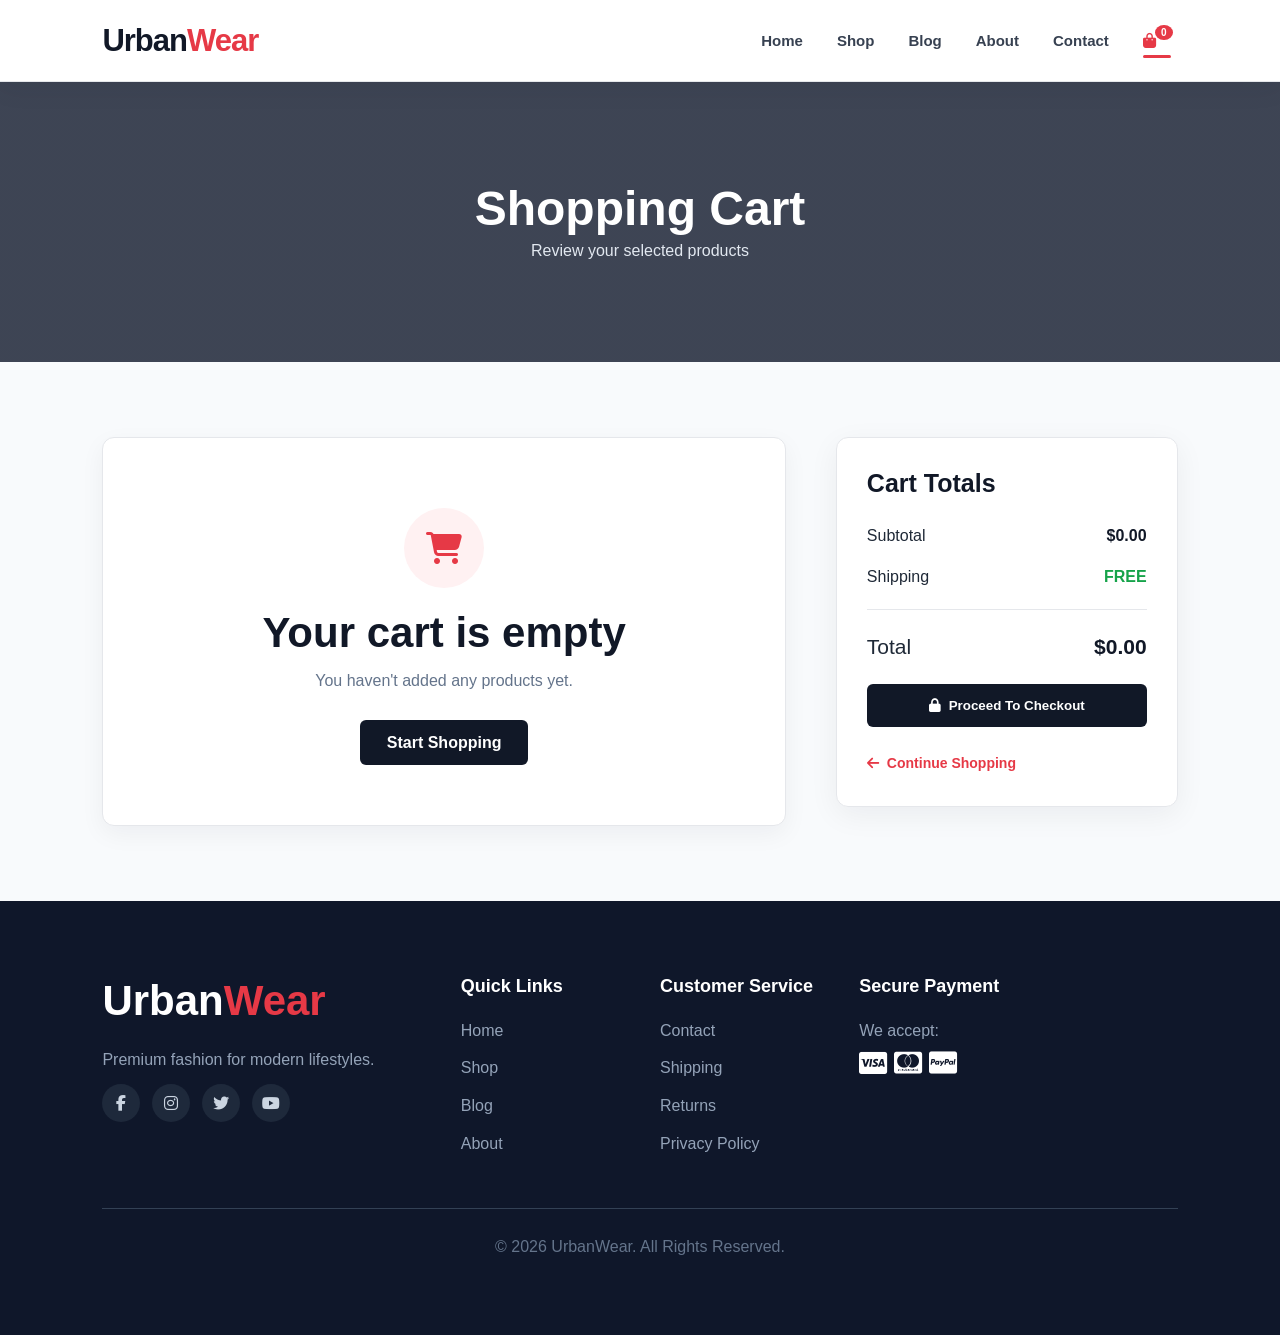
==== cart.html @ 7c345441 "Add files via upload" ====
<!DOCTYPE html>
<html lang="en">

<head>

    <meta charset="UTF-8">

    <meta name="viewport"
          content="width=device-width, initial-scale=1.0">

    <title>Shopping Cart - UrbanWear</title>

    <link
        rel="stylesheet"
        href="https://cdnjs.cloudflare.com/ajax/libs/font-awesome/6.5.2/css/all.min.css">

    <link
        rel="stylesheet"
        href="style.css">

</head>


<body>


<!-- =========================
     HEADER
========================= -->

<header id="header">

    <a href="index.html" class="logo">
        Urban<span>Wear</span>
    </a>


    <nav>

        <ul id="navbar">

            <li>
                <a href="index.html">
                    Home
                </a>
            </li>

            <li>
                <a href="shop.html">
                    Shop
                </a>
            </li>

            <li>
                <a href="blog.html">
                    Blog
                </a>
            </li>

            <li>
                <a href="about.html">
                    About
                </a>
            </li>

            <li>
                <a href="contact.html">
                    Contact
                </a>
            </li>

            <li>
                <a href="cart.html" class="active">

                    <i class="fa-solid fa-bag-shopping"></i>

                    <span id="cart-count">0</span>

                </a>
            </li>

        </ul>

    </nav>


    <div id="mobile">

        <i id="bar"
           class="fa-solid fa-bars">
        </i>

    </div>

</header>



<!-- =========================
     PAGE HEADER
========================= -->

<section class="page-header">

    <h1>
        Shopping Cart
    </h1>

    <p>
        Review your selected products
    </p>

</section>



<!-- =========================
     CART
========================= -->

<section class="cart-section section-p1">


    <div class="cart-products">

        <div id="cart-items">

            <!-- JavaScript inserts products here -->

        </div>

    </div>



    <!-- CART TOTAL -->

    <div class="cart-summary">

        <h3>
            Cart Totals
        </h3>


        <div class="summary-row">

            <span>
                Subtotal
            </span>

            <strong id="cart-subtotal">
                $0.00
            </strong>

        </div>


        <div class="summary-row">

            <span>
                Shipping
            </span>

            <strong class="free-shipping">
                FREE
            </strong>

        </div>


        <hr>


        <div class="summary-row total">

            <span>
                Total
            </span>

            <strong id="cart-total">
                $0.00
            </strong>

        </div>


        <button
            class="primary-btn checkout-btn"
            onclick="checkout()">

            <i class="fa-solid fa-lock"></i>

            Proceed To Checkout

        </button>


        <a
            href="shop.html"
            class="continue-shopping">

            <i class="fa-solid fa-arrow-left"></i>

            Continue Shopping

        </a>

    </div>

</section>



<!-- =========================
     FOOTER
========================= -->

<footer class="section-p1">


    <div class="footer-col">

        <h2 class="footer-logo">
            Urban<span>Wear</span>
        </h2>

        <p>
            Premium fashion for modern lifestyles.
        </p>

        <div class="social">

            <i class="fab fa-facebook-f"></i>

            <i class="fab fa-instagram"></i>

            <i class="fab fa-twitter"></i>

            <i class="fab fa-youtube"></i>

        </div>

    </div>


    <div class="footer-col">

        <h4>
            Quick Links
        </h4>

        <a href="index.html">
            Home
        </a>

        <a href="shop.html">
            Shop
        </a>

        <a href="blog.html">
            Blog
        </a>

        <a href="about.html">
            About
        </a>

    </div>


    <div class="footer-col">

        <h4>
            Customer Service
        </h4>

        <a href="contact.html">
            Contact
        </a>

        <a href="#">
            Shipping
        </a>

        <a href="#">
            Returns
        </a>

        <a href="#">
            Privacy Policy
        </a>

    </div>


    <div class="footer-col">

        <h4>
            Secure Payment
        </h4>

        <p>
            We accept:
        </p>

        <div class="payment">

            <i class="fa-brands fa-cc-visa"></i>

            <i class="fa-brands fa-cc-mastercard"></i>

            <i class="fa-brands fa-cc-paypal"></i>

        </div>

    </div>


    <div class="copyright">

        <p>
            © 2026 UrbanWear.
            All Rights Reserved.
        </p>

    </div>

</footer>



<script src="script.js"></script>

</body>

</html>
---- style.css ----
/* =========================================================
   URBANWEAR - COMPLETE STYLE.CSS
   Modern ITI E-Commerce Website
========================================================= */

/* =========================================================
   1. GLOBAL RESET
========================================================= */

* {
    margin: 0;
    padding: 0;
    box-sizing: border-box;
}

html {
    scroll-behavior: smooth;
}

body {
    width: 100%;
    font-family: Arial, Helvetica, sans-serif;
    color: #1f2937;
    background: #f8fafc;
    line-height: 1.6;
}

img {
    max-width: 100%;
    display: block;
}

a {
    text-decoration: none;
    color: inherit;
}

button,
input,
select,
textarea {
    font-family: inherit;
}

button {
    cursor: pointer;
}

h1,
h2,
h3,
h4,
h5,
h6 {
    line-height: 1.2;
}

h1 {
    font-size: 55px;
}

h2 {
    font-size: 42px;
}

h3 {
    font-size: 25px;
}

h4 {
    font-size: 18px;
}

h5 {
    font-size: 16px;
}

p {
    color: #64748b;
}


/* =========================================================
   2. COMMON SECTION
========================================================= */

.section-p1 {
    padding: 75px 8%;
}


/* =========================================================
   3. HEADER
========================================================= */

#header {
    height: 82px;
    padding: 0 8%;

    display: flex;
    align-items: center;
    justify-content: space-between;

    background: rgba(255, 255, 255, 0.97);

    position: sticky;
    top: 0;

    z-index: 999;

    border-bottom: 1px solid #e5e7eb;

    box-shadow:
        0 5px 25px rgba(15, 23, 42, 0.08);
}

.logo {
    font-size: 31px;
    font-weight: 800;
    letter-spacing: -1px;
    color: #111827;
}

.logo span,
.footer-logo span {
    color: #e63946;
}

#navbar {
    display: flex;
    align-items: center;
    gap: 34px;
    list-style: none;
}

#navbar a {
    font-size: 15px;
    font-weight: 600;
    color: #374151;
    position: relative;
    transition: 0.3s ease;
}

#navbar a:hover,
#navbar a.active {
    color: #e63946;
}

#navbar a.active::after {
    content: "";

    position: absolute;

    width: 28px;
    height: 3px;

    border-radius: 10px;

    background: #e63946;

    left: 0;
    bottom: -9px;
}

#cart-count {
    background: #e63946;
    color: white;

    font-size: 10px;

    padding: 2px 6px;

    border-radius: 50%;

    position: relative;

    top: -10px;
    left: -5px;
}

#mobile {
    display: none;
    font-size: 25px;
    color: #111827;
}


/* =========================================================
   4. HERO
========================================================= */

#hero {
    min-height: 650px;

    padding: 0 8%;

    display: flex;
    align-items: center;

    position: relative;
    overflow: hidden;

    background:
        linear-gradient(
            90deg,
            rgba(15, 23, 42, 0.95),
            rgba(15, 23, 42, 0.70),
            rgba(15, 23, 42, 0.20)
        ),
        url("../img/hero.jpg");

    background-size: cover;
    background-position: center;
}

.hero-content {
    max-width: 620px;
    color: white;

    animation: heroAnimation 1s ease;
}

@keyframes heroAnimation {
    from {
        opacity: 0;
        transform: translateY(30px);
    }

    to {
        opacity: 1;
        transform: translateY(0);
    }
}

.hero-content .small-title {
    color: #fca5a5;

    font-size: 13px;
    font-weight: 700;

    letter-spacing: 4px;

    margin-bottom: 15px;
}

.hero-content h1 {
    color: white;
    font-weight: 800;
    margin-bottom: 20px;
}

.hero-content h1 span {
    color: #ff4d5a;
}

.hero-content > p:not(.small-title) {
    color: #e2e8f0;

    max-width: 520px;

    margin-bottom: 30px;

    font-size: 17px;
}


/* =========================================================
   5. BUTTONS
========================================================= */

.btn,
.primary-btn,
.white-btn,
.banner-button {
    transition: all 0.3s ease;
}

.btn {
    display: inline-flex;

    align-items: center;
    gap: 10px;

    padding: 15px 28px;

    background: #e63946;
    color: white;

    border-radius: 6px;

    font-weight: 700;

    box-shadow:
        0 8px 20px rgba(230, 57, 70, 0.25);
}

.btn:hover {
    background: #c92f3b;

    transform: translateY(-3px);

    box-shadow:
        0 12px 25px rgba(230, 57, 70, 0.35);
}

.primary-btn {
    padding: 14px 27px;

    border: none;
    border-radius: 6px;

    background: #111827;
    color: white;

    font-weight: 700;
}

.primary-btn:hover {
    background: #e63946;
    transform: translateY(-2px);
}


/* =========================================================
   6. FEATURES
========================================================= */

#feature {
    display: grid;
    grid-template-columns: repeat(4, 1fr);
    gap: 22px;

    background: #eef2f7;
}

.feature-box {
    padding: 35px 20px;

    text-align: center;

    background: white;

    border: 1px solid #e2e8f0;
    border-radius: 12px;

    box-shadow:
        0 8px 25px rgba(15, 23, 42, 0.05);

    transition: 0.3s ease;
}

.feature-box:hover {
    transform: translateY(-8px);

    border-color: #fecaca;

    box-shadow:
        0 15px 35px rgba(15, 23, 42, 0.10);
}

.feature-box i {
    width: 60px;
    height: 60px;

    display: inline-flex;

    justify-content: center;
    align-items: center;

    border-radius: 50%;

    background: #fff1f2;
    color: #e63946;

    font-size: 25px;

    margin-bottom: 15px;
}

.feature-box h6 {
    font-size: 17px;

    margin-bottom: 5px;

    color: #111827;
}


/* =========================================================
   7. SECTION TITLES
========================================================= */

.section-title {
    text-align: center;
    margin-bottom: 50px;
}

.section-title p {
    color: #e63946;

    font-size: 13px;
    font-weight: 800;

    letter-spacing: 3px;

    text-transform: uppercase;
}

.section-title h2 {
    color: #111827;
    margin: 8px 0;
}

.section-title span {
    color: #64748b;
}


/* =========================================================
   8. PRODUCTS
========================================================= */

.product-container {
    display: grid;

    grid-template-columns: repeat(4, 1fr);

    gap: 25px;
}

.product {
    position: relative;

    padding: 12px;

    background: white;

    border: 1px solid #e5e7eb;

    border-radius: 12px;

    overflow: hidden;

    transition: 0.35s ease;

    box-shadow:
        0 5px 20px rgba(15, 23, 42, 0.04);
}

.product:hover {
    transform: translateY(-8px);

    border-color: #fecaca;

    box-shadow:
        0 18px 40px rgba(15, 23, 42, 0.12);
}

.product > img {
    width: 100%;

    height: 280px;

    object-fit: cover;

    border-radius: 8px;

    transition: 0.4s ease;
}

.product:hover > img {
    transform: scale(1.03);
}

.product-info {
    padding: 17px 7px 8px;
}

.product-info span {
    color: #94a3b8;
    font-size: 13px;
}

.product-info h5 {
    color: #1f2937;

    margin: 7px 0;

    font-size: 16px;
}

.stars {
    color: #f59e0b;

    font-size: 13px;

    letter-spacing: 2px;

    margin-bottom: 6px;
}

.product-info h4 {
    color: #e63946;
    font-size: 18px;
}

.cart-btn {
    position: absolute;

    right: 20px;
    bottom: 20px;

    width: 44px;
    height: 44px;

    border: none;

    border-radius: 50%;

    background: #111827;
    color: white;

    transition: 0.3s ease;

    box-shadow:
        0 6px 15px rgba(15, 23, 42, 0.18);
}

.cart-btn:hover {
    background: #e63946;

    transform:
        translateY(-3px)
        rotate(-5deg);
}


/* =========================================================
   9. MAIN BANNER
========================================================= */

#banner {
    min-height: 380px;

    margin: 30px 0;

    display: flex;

    align-items: center;
    justify-content: center;

    text-align: center;

    color: white;

    background:
        linear-gradient(
            rgba(15, 23, 42, 0.70),
            rgba(15, 23, 42, 0.70)
        ),
        url("../img/banner1.jpg");

    background-size: cover;
    background-position: center;
}

#banner p {
    color: #fca5a5;

    font-weight: 700;

    letter-spacing: 3px;
}

#banner h2 {
    color: white;
    margin: 10px 0;
}

#banner h2 span {
    color: #ff5964;
}

#banner h4 {
    color: #e2e8f0;
    margin-bottom: 25px;
}

.white-btn {
    display: inline-block;

    padding: 14px 27px;

    background: white;
    color: #111827;

    border-radius: 5px;

    font-weight: 700;
}

.white-btn:hover {
    background: #e63946;
    color: white;

    transform: translateY(-3px);
}


/* =========================================================
   10. SMALL BANNERS
========================================================= */

#sm-banner {
    display: grid;

    grid-template-columns: 1fr 1fr;

    gap: 25px;

    background: #f8fafc;
}

.banner-box {
    min-height: 310px;

    padding: 50px;

    display: flex;

    flex-direction: column;

    justify-content: center;

    color: white;

    border-radius: 12px;

    overflow: hidden;

    background:
        linear-gradient(
            rgba(15, 23, 42, 0.65),
            rgba(15, 23, 42, 0.65)
        ),
        url("../img/banner2.jpg");

    background-size: cover;
    background-position: center;

    transition: 0.3s ease;
}

.banner-box:hover {
    transform: translateY(-5px);
}

.banner-box2 {
    background:
        linear-gradient(
            rgba(230, 57, 70, 0.70),
            rgba(127, 29, 29, 0.75)
        ),
        url("../img/banner3.jpg");

    background-size: cover;
    background-position: center;
}

.banner-box h4 {
    color: #f8fafc;
}

.banner-box h2 {
    color: white;
    margin: 8px 0;
}

.banner-box span {
    color: #e2e8f0;
    margin-bottom: 20px;
}

.banner-button {
    width: fit-content;

    padding: 11px 20px;

    border: 1px solid white;

    border-radius: 5px;

    color: white;

    font-weight: 600;
}

.banner-button:hover {
    background: white;
    color: #111827;
}


/* =========================================================
   11. NEWSLETTER
========================================================= */

#newsletter {
    padding: 65px 8%;

    display: flex;

    justify-content: space-between;
    align-items: center;

    gap: 30px;

    background:
        linear-gradient(
            135deg,
            #111827,
            #1e293b
        );

    color: white;
}

#newsletter h3 {
    color: white;
    margin-bottom: 8px;
}

#newsletter p {
    color: #cbd5e1;
}

#newsletter p span {
    color: #fb7185;
}

.form {
    display: flex;

    width: 45%;

    border-radius: 6px;

    overflow: hidden;
}

.form input {
    flex: 1;

    padding: 16px;

    border: none;

    outline: none;

    background: white;

    color: #111827;
}

.form button {
    border: none;

    padding: 0 25px;

    background: #e63946;

    color: white;

    font-weight: 700;
}

.form button:hover {
    background: #c92f3b;
}


/* =========================================================
   12. FOOTER
========================================================= */

footer {
    display: grid;

    grid-template-columns:
        2fr 1fr 1fr 2fr;

    gap: 40px;

    background: #0f172a;

    color: white;
}

.footer-logo {
    color: white;
    margin-bottom: 20px;
}

.footer-col h4 {
    color: white;
    margin-bottom: 20px;
}

.footer-col p {
    color: #94a3b8;
}

.footer-col a {
    display: block;

    color: #94a3b8;

    margin-bottom: 12px;

    transition: 0.3s;
}

.footer-col a:hover {
    color: #fb7185;
    transform: translateX(4px);
}

.social {
    display: flex;
    gap: 12px;
    margin-top: 12px;
}

.social i {
    width: 38px;
    height: 38px;

    display: flex;

    align-items: center;
    justify-content: center;

    border-radius: 50%;

    background: #1e293b;

    color: #cbd5e1;

    transition: 0.3s;
}

.social i:hover {
    background: #e63946;

    color: white;

    transform: translateY(-3px);
}

.payment {
    font-size: 25px;
}

.copyright {
    grid-column: 1 / -1;

    text-align: center;

    padding-top: 25px;

    border-top: 1px solid #334155;
}

.copyright p {
    color: #64748b;
}


/* =========================================================
   13. PAGE HEADER
========================================================= */

.page-header {
    min-height: 280px;

    display: flex;

    flex-direction: column;

    align-items: center;
    justify-content: center;

    text-align: center;

    color: white;

    background:
        linear-gradient(
            rgba(15, 23, 42, 0.80),
            rgba(15, 23, 42, 0.80)
        ),
        url("../img/banner3.jpg");

    background-size: cover;

    background-position: center;
}

.page-header h1 {
    color: white;
    font-size: 48px;
}

.page-header p {
    color: #e2e8f0;
}


/* =========================================================
   14. SHOP TOOLS
========================================================= */

.shop-tools {
    display: flex;

    justify-content: space-between;
    align-items: center;

    margin-bottom: 35px;

    padding: 18px 20px;

    background: white;

    border: 1px solid #e5e7eb;

    border-radius: 10px;
}

.shop-tools h3 {
    color: #111827;
}

.shop-tools select {
    padding: 12px 20px;

    border: 1px solid #cbd5e1;

    border-radius: 5px;

    outline: none;

    background: white;

    color: #334155;
}


/* =========================================================
   15. PRODUCT DETAILS
========================================================= */

#product-details {
    display: grid;

    grid-template-columns: 1fr 1fr;

    gap: 60px;

    align-items: center;

    background: #f8fafc;
}

.single-product-image {
    background: white;

    padding: 15px;

    border-radius: 12px;

    box-shadow:
        0 10px 30px rgba(15, 23, 42, 0.08);
}

.single-product-image img {
    width: 100%;

    max-height: 600px;

    object-fit: cover;

    border-radius: 8px;
}

.single-product-details p:first-child {
    color: #e63946;
    font-weight: 700;
}

.single-product-details h1 {
    color: #111827;

    margin: 15px 0;
}

.single-product-details h2 {
    color: #e63946;

    margin-bottom: 20px;
}

.single-product-details select {
    display: block;

    padding: 12px;

    margin-bottom: 15px;

    border: 1px solid #cbd5e1;

    border-radius: 5px;
}

.single-product-details input {
    width: 70px;

    padding: 12px;

    margin-right: 10px;

    border: 1px solid #cbd5e1;

    border-radius: 5px;
}

.single-product-details h4 {
    color: #111827;

    margin-top: 30px;

    margin-bottom: 10px;
}


/* =========================================================
   16. BLOG
========================================================= */

.blog-section {
    display: grid;

    grid-template-columns: repeat(3, 1fr);

    gap: 30px;

    background: #f8fafc;
}

.blog-card {
    background: white;

    border: 1px solid #e5e7eb;

    border-radius: 12px;

    overflow: hidden;

    box-shadow:
        0 5px 20px rgba(15, 23, 42, 0.05);

    transition: 0.3s ease;
}

.blog-card:hover {
    transform: translateY(-7px);

    box-shadow:
        0 15px 35px rgba(15, 23, 42, 0.12);
}

.blog-card img {
    width: 100%;

    height: 250px;

    object-fit: cover;
}

.blog-content {
    padding: 25px;
}

.blog-content span {
    color: #e63946;

    font-size: 12px;

    font-weight: 800;

    letter-spacing: 1px;
}

.blog-content h2 {
    color: #111827;

    font-size: 23px;

    margin: 12px 0;
}

.blog-content a {
    display: inline-block;

    margin-top: 15px;

    color: #e63946;

    font-weight: 700;
}


/* =========================================================
   17. ABOUT
========================================================= */

.about-section {
    display: grid;

    grid-template-columns: 1fr 1fr;

    gap: 60px;

    align-items: center;

    background: #f8fafc;
}

.about-image {
    background: white;

    padding: 12px;

    border-radius: 12px;

    box-shadow:
        0 10px 30px rgba(15, 23, 42, 0.08);
}

.about-image img {
    width: 100%;

    max-height: 500px;

    object-fit: cover;

    border-radius: 8px;
}

.about-content h2 {
    color: #111827;

    margin-bottom: 20px;
}

.about-content marquee {
    padding: 12px;

    background: #111827;

    color: white;

    border-radius: 5px;
}

.values {
    display: grid;

    grid-template-columns: repeat(3, 1fr);

    gap: 25px;
}

.value-box {
    text-align: center;

    padding: 35px 20px;

    background: white;

    border: 1px solid #e5e7eb;

    border-radius: 12px;

    box-shadow:
        0 5px 20px rgba(15, 23, 42, 0.05);

    transition: 0.3s;
}

.value-box:hover {
    transform: translateY(-6px);

    border-color: #fecaca;
}

.value-box i {
    width: 65px;
    height: 65px;

    display: inline-flex;

    align-items: center;
    justify-content: center;

    border-radius: 50%;

    background: #fff1f2;

    color: #e63946;

    font-size: 28px;

    margin-bottom: 15px;
}

.value-box h3 {
    color: #111827;

    margin-bottom: 8px;
}


/* =========================================================
   18. CONTACT
========================================================= */

.contact-section {
    display: grid;

    grid-template-columns: 1fr 1fr;

    gap: 70px;

    background: #f8fafc;
}

.contact-info {
    background: #111827;

    padding: 40px;

    border-radius: 12px;

    color: white;
}

.contact-info h2 {
    color: white;

    margin-bottom: 20px;
}

.contact-info > p {
    color: #cbd5e1;
}

.contact-item {
    display: flex;

    gap: 20px;

    margin-top: 30px;
}

.contact-item i {
    width: 45px;
    height: 45px;

    display: flex;

    align-items: center;
    justify-content: center;

    background: #e63946;

    border-radius: 50%;

    color: white;
}

.contact-item h4 {
    color: white;

    margin-bottom: 5px;
}

.contact-item p {
    color: #94a3b8;
}

.contact-form {
    display: flex;

    flex-direction: column;

    gap: 15px;

    background: white;

    padding: 35px;

    border-radius: 12px;

    box-shadow:
        0 8px 30px rgba(15, 23, 42, 0.06);
}

.contact-form input,
.contact-form textarea {
    width: 100%;

    padding: 15px;

    border: 1px solid #dbe2ea;

    border-radius: 6px;

    outline: none;

    resize: vertical;

    color: #111827;

    background: #f8fafc;
}

.contact-form input:focus,
.contact-form textarea:focus {
    border-color: #e63946;

    background: white;

    box-shadow:
        0 0 0 3px rgba(230, 57, 70, 0.08);
}


/* =========================================================
   19. CART SECTION
========================================================= */

.cart-section {
    display: grid;

    grid-template-columns: 2fr 1fr;

    gap: 50px;

    background: #f8fafc;

    align-items: start;
}


/* =========================================================
   CART ITEM
========================================================= */

.cart-item {
    display: grid;

    grid-template-columns:
        110px
        minmax(0, 1fr)
        90px
        45px;

    align-items: center;

    gap: 20px;

    padding: 20px;

    margin-bottom: 15px;

    background: #ffffff;

    border: 1px solid #e5e7eb;

    border-radius: 12px;

    box-shadow:
        0 5px 20px rgba(15, 23, 42, 0.05);

    transition: 0.3s ease;
}

.cart-item:hover {
    border-color: #fecdd3;

    box-shadow:
        0 8px 25px rgba(15, 23, 42, 0.08);
}


/* =========================================================
   CART IMAGE
   IMPORTANT: FIXED
========================================================= */

.cart-image-box {
    width: 110px;
    height: 110px;

    display: flex;

    align-items: center;
    justify-content: center;

    overflow: hidden;

    border-radius: 10px;

    background: #f1f5f9;

    border: 1px solid #e5e7eb;

    flex-shrink: 0;
}

.cart-product-image {
    width: 100% !important;
    height: 100% !important;

    max-width: none;

    display: block;

    object-fit: cover;

    object-position: center;

    border-radius: 9px;

    transition: transform 0.3s ease;
}

.cart-image-box:hover .cart-product-image {
    transform: scale(1.08);
}


/* =========================================================
   CART PRODUCT INFO
========================================================= */

.cart-product-info {
    min-width: 0;
}

.cart-product-info h4 {
    margin: 0 0 8px;

    color: #111827;

    font-size: 17px;

    font-weight: 700;
}

.cart-price {
    margin: 0 0 12px;

    color: #e63946 !important;

    font-size: 16px;

    font-weight: 700;
}


/* =========================================================
   CART SIZE
========================================================= */

.cart-size {
    display: flex;

    align-items: center;

    gap: 8px;

    margin-top: 8px;
}

.cart-size label {
    color: #475569;

    font-size: 13px;

    font-weight: 700;
}

.cart-size select {
    min-width: 80px;

    padding: 7px 10px;

    border: 1px solid #cbd5e1;

    border-radius: 6px;

    outline: none;

    background: #ffffff;

    color: #111827;

    cursor: pointer;
}

.cart-size select:focus {
    border-color: #e63946;

    box-shadow:
        0 0 0 3px rgba(230, 57, 70, 0.10);
}


/* =========================================================
   NO SIZE
========================================================= */

.no-size {
    display: inline-flex;

    align-items: center;

    gap: 6px;

    padding: 7px 10px;

    background: #f0fdf4;

    border: 1px solid #bbf7d0;

    border-radius: 6px;

    color: #15803d;

    font-size: 12px;

    font-weight: 700;
}


/* =========================================================
   CART QUANTITY
========================================================= */

.cart-quantity {
    display: flex;

    flex-direction: column;

    align-items: center;

    gap: 5px;
}

.cart-quantity label {
    color: #64748b;

    font-size: 12px;

    font-weight: 700;
}

.cart-quantity input {
    width: 55px;

    padding: 8px 4px;

    text-align: center;

    border: 1px solid #cbd5e1;

    border-radius: 5px;

    outline: none;

    color: #111827;

    background: white;
}

.cart-quantity input:focus {
    border-color: #e63946;
}


/* =========================================================
   REMOVE BUTTON
========================================================= */

.remove-btn {
    width: 38px;
    height: 38px;

    display: flex;

    align-items: center;
    justify-content: center;

    border: none;

    border-radius: 50%;

    background: #fff1f2;

    color: #e63946;

    cursor: pointer;

    transition: 0.3s ease;
}

.remove-btn:hover {
    background: #e63946;

    color: white;

    transform: scale(1.08);
}


/* =========================================================
   CART SUMMARY
========================================================= */

.cart-summary {
    height: fit-content;

    padding: 30px;

    background: white;

    border: 1px solid #e5e7eb;

    border-radius: 12px;

    box-shadow:
        0 8px 30px rgba(15, 23, 42, 0.06);

    position: sticky;

    top: 105px;
}

.cart-summary h3 {
    color: #111827;

    margin-bottom: 25px;
}

.summary-row {
    display: flex;

    justify-content: space-between;

    margin: 15px 0;
}

.summary-row strong {
    color: #111827;
}

.summary-row.total {
    font-size: 21px;
}

.cart-summary hr {
    border: none;

    border-top: 1px solid #e5e7eb;

    margin: 20px 0;
}

.free-shipping {
    color: #16a34a !important;
}

.checkout-btn {
    width: 100%;

    margin-top: 20px;

    display: flex;

    justify-content: center;

    align-items: center;

    gap: 8px;
}


/* =========================================================
   CONTINUE SHOPPING
========================================================= */

.continue-shopping {
    display: inline-flex;

    align-items: center;

    gap: 8px;

    margin-top: 25px;

    color: #e63946;

    font-size: 14px;

    font-weight: 700;

    transition: 0.3s ease;
}

.continue-shopping:hover {
    color: #b91c1c;

    transform: translateX(-3px);
}


/* =========================================================
   EMPTY CART
========================================================= */

.empty-cart {
    padding: 70px 30px;

    text-align: center;

    background: white;

    border: 1px solid #e5e7eb;

    border-radius: 12px;

    box-shadow:
        0 8px 25px rgba(15, 23, 42, 0.05);
}

.empty-cart-icon {
    width: 80px;
    height: 80px;

    display: flex;

    align-items: center;
    justify-content: center;

    margin: 0 auto 20px;

    border-radius: 50%;

    background: #fff1f2;

    color: #e63946;

    font-size: 32px;
}

.empty-cart h2 {
    color: #111827;

    margin-bottom: 10px;
}

.empty-cart p {
    color: #64748b;

    margin-bottom: 10px;
}


/* =========================================================
   TABLET
========================================================= */

@media (max-width: 1000px) {

    .section-p1 {
        padding: 60px 5%;
    }

    #header {
        padding: 0 5%;
    }

    #navbar {
        gap: 20px;
    }

    .product-container {
        grid-template-columns: repeat(2, 1fr);
    }

    #feature {
        grid-template-columns: repeat(2, 1fr);
    }

    footer {
        grid-template-columns: repeat(2, 1fr);
    }

    #newsletter {
        flex-direction: column;
        align-items: flex-start;
    }

    .form {
        width: 100%;
    }

    #product-details,
    .about-section,
    .contact-section {
        grid-template-columns: 1fr;
    }

    .blog-section {
        grid-template-columns: repeat(2, 1fr);
    }

    .values {
        grid-template-columns: repeat(3, 1fr);
    }

    .cart-section {
        grid-template-columns: 1fr;
    }

    .cart-summary {
        position: static;
    }
}


/* =========================================================
   MOBILE
========================================================= */

@media (max-width: 600px) {

    h1 {
        font-size: 38px;
    }

    h2 {
        font-size: 30px;
    }

    .section-p1 {
        padding: 50px 5%;
    }

    #header {
        height: 70px;

        padding: 0 5%;
    }

    .logo {
        font-size: 26px;
    }

    #navbar {
        display: none;

        position: absolute;

        top: 70px;

        right: 0;

        width: 100%;

        padding: 25px;

        flex-direction: column;

        align-items: flex-start;

        gap: 22px;

        background: white;

        border-top: 1px solid #e5e7eb;

        box-shadow:
            0 15px 30px rgba(15, 23, 42, 0.12);
    }

    #navbar.show {
        display: flex;
    }

    #mobile {
        display: block;
    }

    #hero {
        min-height: 560px;

        padding: 0 6%;

        background:
            linear-gradient(
                rgba(15, 23, 42, 0.88),
                rgba(15, 23, 42, 0.65)
            ),
            url("../img/hero.jpg");

        background-position: center;
    }

    .hero-content h1 {
        font-size: 42px;
    }

    .hero-content > p:not(.small-title) {
        font-size: 15px;
    }

    .product-container {
        grid-template-columns: 1fr;
    }

    #feature {
        grid-template-columns: 1fr;

        padding-top: 45px;
        padding-bottom: 45px;
    }

    #sm-banner {
        grid-template-columns: 1fr;
    }

    .banner-box {
        min-height: 280px;

        padding: 30px;
    }

    footer {
        grid-template-columns: 1fr;

        padding-top: 50px;
    }

    .copyright {
        grid-column: auto;
    }

    .blog-section {
        grid-template-columns: 1fr;
    }

    .values {
        grid-template-columns: 1fr;
    }

    .form {
        width: 100%;

        flex-direction: column;

        border-radius: 6px;
    }

    .form button {
        padding: 15px;
    }

    .page-header {
        min-height: 220px;
    }

    .page-header h1 {
        font-size: 38px;
    }

    .shop-tools {
        flex-direction: column;

        align-items: flex-start;

        gap: 15px;
    }


    /* =========================
       MOBILE CART
    ========================= */

    .cart-section {
        padding-left: 4%;
        padding-right: 4%;
    }

    .cart-item {
        grid-template-columns:
            80px
            minmax(0, 1fr);

        gap: 14px;

        padding: 15px;
    }

    .cart-image-box {
        width: 80px;
        height: 80px;

        grid-row: 1 / 4;
    }

    .cart-product-info {
        grid-column: 2;
    }

    .cart-product-info h4 {
        font-size: 15px;
    }

    .cart-size {
        flex-wrap: wrap;
    }

    .cart-quantity {
        grid-column: 2;

        flex-direction: row;

        justify-content: flex-start;

        margin-top: 5px;
    }

    .remove-btn {
        grid-column: 2;

        margin-top: 3px;
    }

    .no-size {
        font-size: 11px;

        padding: 6px 9px;
    }
}


/* =========================================================
   SMALL MOBILE
========================================================= */

@media (max-width: 400px) {

    .cart-item {
        grid-template-columns:
            70px
            minmax(0, 1fr);

        gap: 10px;
    }

    .cart-image-box {
        width: 70px;
        height: 70px;
    }

    .cart-product-info h4 {
        font-size: 14px;
    }

    .cart-size {
        display: block;
    }

    .cart-size label {
        display: block;

        margin-bottom: 5px;
    }
}


/* =========================================================
   EXTRA SMALL
========================================================= */

@media (max-width: 380px) {

    .hero-content h1 {
        font-size: 34px;
    }

    .product > img {
        height: 250px;
    }

    .page-header h1 {
        font-size: 32px;
    }

    .cart-item {
        padding: 12px;
    }
}
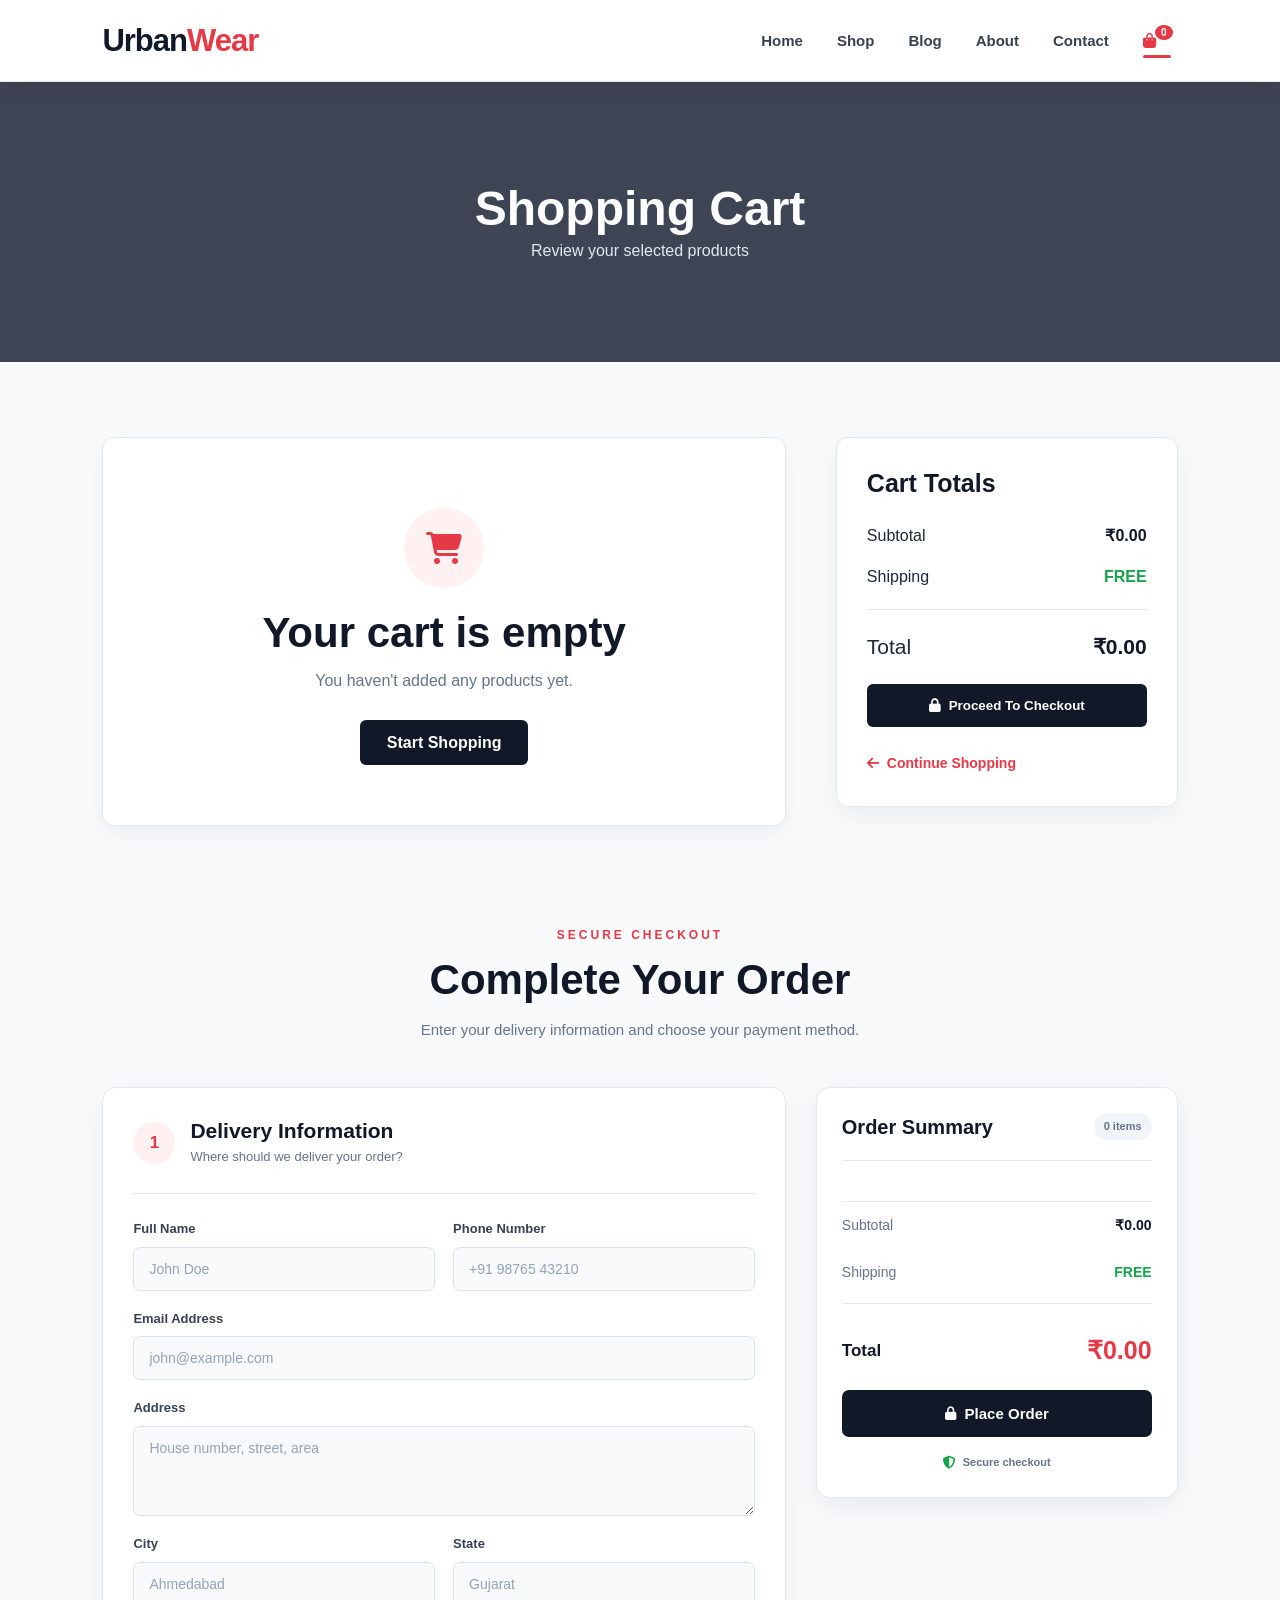
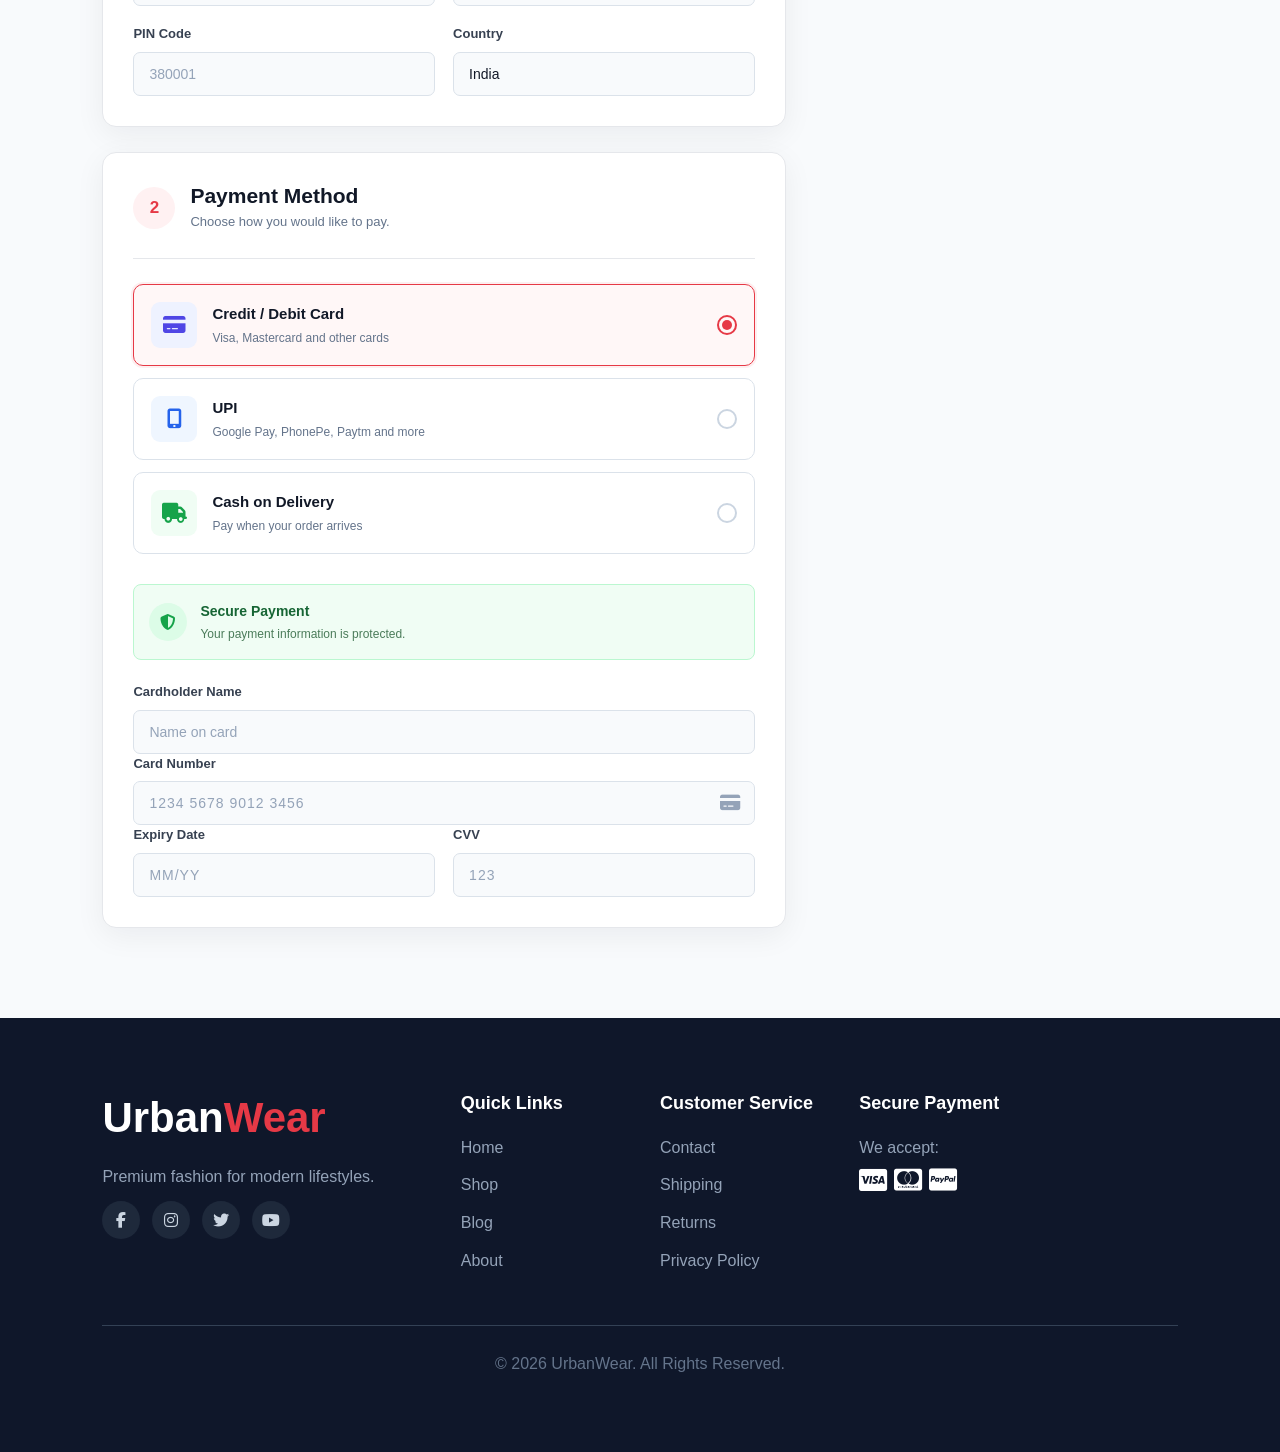
==== commit 021350e8: "Add files via upload" ====
--- a/cart.html
+++ b/cart.html
@@ -133,7 +133,9 @@
 
 
 
-    <!-- CART TOTAL -->
+    <!-- =========================
+         CART SUMMARY
+    ========================= -->
 
     <div class="cart-summary">
 
@@ -149,7 +151,7 @@
             </span>
 
             <strong id="cart-subtotal">
-                $0.00
+                ₹0.00
             </strong>
 
         </div>
@@ -178,7 +180,7 @@
             </span>
 
             <strong id="cart-total">
-                $0.00
+                ₹0.00
             </strong>
 
         </div>
@@ -204,6 +206,701 @@
             Continue Shopping
 
         </a>
+
+    </div>
+
+</section>
+
+
+
+<!-- =====================================================
+     PAYMENT / CHECKOUT SECTION
+===================================================== -->
+
+<section
+    id="payment-section"
+    class="payment-section section-p1">
+
+
+    <div class="checkout-container">
+
+
+        <!-- =========================
+             CHECKOUT HEADER
+        ========================= -->
+
+        <div class="checkout-heading">
+
+            <span class="checkout-small-title">
+                SECURE CHECKOUT
+            </span>
+
+            <h2>
+                Complete Your Order
+            </h2>
+
+            <p>
+                Enter your delivery information and
+                choose your payment method.
+            </p>
+
+        </div>
+
+
+
+        <div class="checkout-grid">
+
+
+            <!-- =========================
+                 LEFT SIDE
+            ========================= -->
+
+            <div class="checkout-left">
+
+
+                <!-- =========================
+                     DELIVERY INFORMATION
+                ========================= -->
+
+                <div class="checkout-card">
+
+                    <div class="checkout-card-title">
+
+                        <div class="checkout-number">
+                            1
+                        </div>
+
+                        <div>
+
+                            <h3>
+                                Delivery Information
+                            </h3>
+
+                            <p>
+                                Where should we deliver your order?
+                            </p>
+
+                        </div>
+
+                    </div>
+
+
+                    <div class="checkout-form">
+
+
+                        <div class="form-row">
+
+                            <div class="form-group">
+
+                                <label for="customer-name">
+                                    Full Name
+                                </label>
+
+                                <input
+                                    type="text"
+                                    id="customer-name"
+                                    placeholder="John Doe">
+
+                            </div>
+
+
+                            <div class="form-group">
+
+                                <label for="customer-phone">
+                                    Phone Number
+                                </label>
+
+                                <input
+                                    type="tel"
+                                    id="customer-phone"
+                                    placeholder="+91 98765 43210">
+
+                            </div>
+
+                        </div>
+
+
+
+                        <div class="form-group">
+
+                            <label for="customer-email">
+                                Email Address
+                            </label>
+
+                            <input
+                                type="email"
+                                id="customer-email"
+                                placeholder="john@example.com">
+
+                        </div>
+
+
+
+                        <div class="form-group">
+
+                            <label for="customer-address">
+                                Address
+                            </label>
+
+                            <textarea
+                                id="customer-address"
+                                rows="3"
+                                placeholder="House number, street, area"></textarea>
+
+                        </div>
+
+
+
+                        <div class="form-row">
+
+
+                            <div class="form-group">
+
+                                <label for="customer-city">
+                                    City
+                                </label>
+
+                                <input
+                                    type="text"
+                                    id="customer-city"
+                                    placeholder="Ahmedabad">
+
+                            </div>
+
+
+
+                            <div class="form-group">
+
+                                <label for="customer-state">
+                                    State
+                                </label>
+
+                                <input
+                                    type="text"
+                                    id="customer-state"
+                                    placeholder="Gujarat">
+
+                            </div>
+
+
+                        </div>
+
+
+
+                        <div class="form-row">
+
+
+                            <div class="form-group">
+
+                                <label for="customer-pincode">
+                                    PIN Code
+                                </label>
+
+                                <input
+                                    type="text"
+                                    id="customer-pincode"
+                                    maxlength="6"
+                                    placeholder="380001">
+
+                            </div>
+
+
+                            <div class="form-group">
+
+                                <label for="customer-country">
+                                    Country
+                                </label>
+
+                                <input
+                                    type="text"
+                                    id="customer-country"
+                                    value="India">
+
+                            </div>
+
+
+                        </div>
+
+                    </div>
+
+                </div>
+
+
+
+                <!-- =========================
+                     PAYMENT METHOD
+                ========================= -->
+
+                <div class="checkout-card">
+
+                    <div class="checkout-card-title">
+
+                        <div class="checkout-number">
+                            2
+                        </div>
+
+                        <div>
+
+                            <h3>
+                                Payment Method
+                            </h3>
+
+                            <p>
+                                Choose how you would like to pay.
+                            </p>
+
+                        </div>
+
+                    </div>
+
+
+
+                    <!-- PAYMENT METHODS -->
+
+                    <div class="payment-methods">
+
+
+                        <!-- CARD -->
+
+                        <label
+                            class="payment-method active">
+
+                            <input
+                                type="radio"
+                                name="payment-method"
+                                value="card"
+                                checked
+                                onchange="showPaymentForm('card')">
+
+
+                            <span class="payment-method-icon">
+
+                                <i class="fa-solid fa-credit-card"></i>
+
+                            </span>
+
+
+                            <span class="payment-method-content">
+
+                                <strong>
+                                    Credit / Debit Card
+                                </strong>
+
+                                <small>
+                                    Visa, Mastercard and other cards
+                                </small>
+
+                            </span>
+
+
+                            <span class="payment-radio"></span>
+
+                        </label>
+
+
+
+                        <!-- UPI -->
+
+                        <label class="payment-method">
+
+                            <input
+                                type="radio"
+                                name="payment-method"
+                                value="upi"
+                                onchange="showPaymentForm('upi')">
+
+
+                            <span class="payment-method-icon upi-icon">
+
+                                <i class="fa-solid fa-mobile-screen-button"></i>
+
+                            </span>
+
+
+                            <span class="payment-method-content">
+
+                                <strong>
+                                    UPI
+                                </strong>
+
+                                <small>
+                                    Google Pay, PhonePe, Paytm and more
+                                </small>
+
+                            </span>
+
+
+                            <span class="payment-radio"></span>
+
+                        </label>
+
+
+
+                        <!-- COD -->
+
+                        <label class="payment-method">
+
+                            <input
+                                type="radio"
+                                name="payment-method"
+                                value="cod"
+                                onchange="showPaymentForm('cod')">
+
+
+                            <span class="payment-method-icon cod-icon">
+
+                                <i class="fa-solid fa-truck"></i>
+
+                            </span>
+
+
+                            <span class="payment-method-content">
+
+                                <strong>
+                                    Cash on Delivery
+                                </strong>
+
+                                <small>
+                                    Pay when your order arrives
+                                </small>
+
+                            </span>
+
+
+                            <span class="payment-radio"></span>
+
+                        </label>
+
+                    </div>
+
+
+
+                    <!-- =========================
+                         CARD FORM
+                    ========================= -->
+
+                    <div
+                        id="card-form"
+                        class="payment-form">
+
+
+                        <div class="secure-payment-notice">
+
+                            <i class="fa-solid fa-shield-halved"></i>
+
+                            <div>
+
+                                <strong>
+                                    Secure Payment
+                                </strong>
+
+                                <p>
+                                    Your payment information is protected.
+                                </p>
+
+                            </div>
+
+                        </div>
+
+
+                        <div class="form-group">
+
+                            <label for="card-name">
+                                Cardholder Name
+                            </label>
+
+                            <input
+                                type="text"
+                                id="card-name"
+                                placeholder="Name on card">
+
+                        </div>
+
+
+
+                        <div class="form-group">
+
+                            <label for="card-number">
+                                Card Number
+                            </label>
+
+                            <div class="input-with-icon">
+
+                                <input
+                                    type="text"
+                                    id="card-number"
+                                    maxlength="19"
+                                    inputmode="numeric"
+                                    placeholder="1234 5678 9012 3456">
+
+                                <i class="fa-solid fa-credit-card"></i>
+
+                            </div>
+
+                        </div>
+
+
+
+                        <div class="form-row">
+
+
+                            <div class="form-group">
+
+                                <label for="expiry">
+                                    Expiry Date
+                                </label>
+
+                                <input
+                                    type="text"
+                                    id="expiry"
+                                    maxlength="5"
+                                    placeholder="MM/YY">
+
+                            </div>
+
+
+                            <div class="form-group">
+
+                                <label for="cvv">
+                                    CVV
+                                </label>
+
+                                <input
+                                    type="password"
+                                    id="cvv"
+                                    maxlength="4"
+                                    inputmode="numeric"
+                                    placeholder="123">
+
+                            </div>
+
+
+                        </div>
+
+
+                    </div>
+
+
+
+                    <!-- =========================
+                         UPI FORM
+                    ========================= -->
+
+                    <div
+                        id="upi-form"
+                        class="payment-form"
+                        style="display:none;">
+
+
+                        <div class="upi-payment-box">
+
+                            <div class="upi-big-icon">
+
+                                <i class="fa-solid fa-mobile-screen-button"></i>
+
+                            </div>
+
+
+                            <div>
+
+                                <h4>
+                                    Pay with UPI
+                                </h4>
+
+                                <p>
+                                    Enter your UPI ID to continue.
+                                </p>
+
+                            </div>
+
+                        </div>
+
+
+                        <div class="form-group">
+
+                            <label for="upi-id">
+                                UPI ID
+                            </label>
+
+                            <input
+                                type="text"
+                                id="upi-id"
+                                placeholder="example@upi">
+
+                        </div>
+
+
+                        <div class="upi-apps">
+
+                            <span>
+                                Google Pay
+                            </span>
+
+                            <span>
+                                PhonePe
+                            </span>
+
+                            <span>
+                                Paytm
+                            </span>
+
+                            <span>
+                                BHIM
+                            </span>
+
+                        </div>
+
+                    </div>
+
+
+
+                    <!-- =========================
+                         COD FORM
+                    ========================= -->
+
+                    <div
+                        id="cod-form"
+                        class="payment-form"
+                        style="display:none;">
+
+
+                        <div class="cod-box">
+
+                            <div class="cod-icon-large">
+
+                                <i class="fa-solid fa-truck"></i>
+
+                            </div>
+
+
+                            <div>
+
+                                <h4>
+                                    Cash on Delivery
+                                </h4>
+
+                                <p>
+                                    Pay in cash when your order
+                                    is delivered to your address.
+                                </p>
+
+                            </div>
+
+                        </div>
+
+                    </div>
+
+
+                </div>
+
+
+            </div>
+
+
+
+            <!-- =========================
+                 RIGHT SIDE
+            ========================= -->
+
+            <div class="checkout-right">
+
+
+                <div class="order-summary-card">
+
+                    <div class="order-summary-header">
+
+                        <h3>
+                            Order Summary
+                        </h3>
+
+                        <span id="checkout-item-count">
+                            0 items
+                        </span>
+
+                    </div>
+
+
+                    <!-- PRODUCTS -->
+
+                    <div
+                        id="checkout-products"
+                        class="checkout-products">
+
+                        <!-- JavaScript inserts products -->
+
+                    </div>
+
+
+                    <div class="order-summary-line">
+
+                        <span>
+                            Subtotal
+                        </span>
+
+                        <strong id="checkout-subtotal">
+                            ₹0.00
+                        </strong>
+
+                    </div>
+
+
+                    <div class="order-summary-line">
+
+                        <span>
+                            Shipping
+                        </span>
+
+                        <strong class="shipping-free">
+                            FREE
+                        </strong>
+
+                    </div>
+
+
+                    <div class="summary-divider"></div>
+
+
+                    <div class="order-total">
+
+                        <span>
+                            Total
+                        </span>
+
+                        <strong id="checkout-total">
+                            ₹0.00
+                        </strong>
+
+                    </div>
+
+
+                    <button
+                        type="button"
+                        class="primary-btn place-order-btn"
+                        onclick="makePayment()">
+
+                        <i class="fa-solid fa-lock"></i>
+
+                        Place Order
+
+                    </button>
+
+
+                    <div class="checkout-security">
+
+                        <i class="fa-solid fa-shield-halved"></i>
+
+                        Secure checkout
+
+                    </div>
+
+                </div>
+
+
+            </div>
+
+
+        </div>
+
 
     </div>
 
@@ -333,4 +1030,4 @@
 
 </body>
 
-</html>+</html>
--- a/style.css
+++ b/style.css
@@ -2123,4 +2123,1217 @@
     .cart-item {
         padding: 12px;
     }
-}+}
+
+/* =========================================================
+   URBANWEAR - PAYMENT / CHECKOUT
+========================================================= */
+
+/* =========================================================
+   PAYMENT SECTION
+========================================================= */
+
+.payment-section {
+    background: #f8fafc;
+    padding-top: 20px;
+    padding-bottom: 90px;
+}
+
+.checkout-container {
+    max-width: 1250px;
+    margin: 0 auto;
+}
+
+
+/* =========================================================
+   CHECKOUT HEADING
+========================================================= */
+
+.checkout-heading {
+    text-align: center;
+    margin-bottom: 45px;
+}
+
+.checkout-small-title {
+    display: inline-block;
+
+    color: #e63946;
+
+    font-size: 12px;
+    font-weight: 800;
+
+    letter-spacing: 3px;
+
+    margin-bottom: 10px;
+}
+
+.checkout-heading h2 {
+    color: #111827;
+
+    margin-bottom: 12px;
+}
+
+.checkout-heading p {
+    color: #64748b;
+
+    max-width: 600px;
+
+    margin: 0 auto;
+
+    font-size: 15px;
+}
+
+
+/* =========================================================
+   CHECKOUT GRID
+========================================================= */
+
+.checkout-grid {
+    display: grid;
+
+    grid-template-columns:
+        minmax(0, 1.7fr)
+        minmax(320px, 0.9fr);
+
+    gap: 30px;
+
+    align-items: start;
+}
+
+
+/* =========================================================
+   LEFT SIDE
+========================================================= */
+
+.checkout-left {
+    display: flex;
+
+    flex-direction: column;
+
+    gap: 25px;
+}
+
+
+/* =========================================================
+   CHECKOUT CARD
+========================================================= */
+
+.checkout-card {
+    background: #ffffff;
+
+    border: 1px solid #e5e7eb;
+
+    border-radius: 14px;
+
+    padding: 30px;
+
+    box-shadow:
+        0 8px 30px rgba(15, 23, 42, 0.06);
+}
+
+
+/* =========================================================
+   CHECKOUT CARD TITLE
+========================================================= */
+
+.checkout-card-title {
+    display: flex;
+
+    align-items: center;
+
+    gap: 15px;
+
+    padding-bottom: 25px;
+
+    margin-bottom: 25px;
+
+    border-bottom: 1px solid #e5e7eb;
+}
+
+.checkout-number {
+    width: 42px;
+    height: 42px;
+
+    min-width: 42px;
+
+    display: flex;
+
+    align-items: center;
+    justify-content: center;
+
+    border-radius: 50%;
+
+    background: #fff1f2;
+
+    color: #e63946;
+
+    font-size: 17px;
+
+    font-weight: 800;
+}
+
+.checkout-card-title h3 {
+    color: #111827;
+
+    font-size: 21px;
+
+    margin-bottom: 4px;
+}
+
+.checkout-card-title p {
+    color: #64748b;
+
+    font-size: 13px;
+}
+
+
+/* =========================================================
+   CHECKOUT FORM
+========================================================= */
+
+.checkout-form {
+    display: flex;
+
+    flex-direction: column;
+
+    gap: 18px;
+}
+
+.form-row {
+    display: grid;
+
+    grid-template-columns: 1fr 1fr;
+
+    gap: 18px;
+}
+
+.form-group {
+    display: flex;
+
+    flex-direction: column;
+
+    gap: 7px;
+}
+
+.form-group label {
+    color: #374151;
+
+    font-size: 13px;
+
+    font-weight: 700;
+}
+
+.form-group input,
+.form-group textarea {
+    width: 100%;
+
+    padding: 13px 15px;
+
+    border: 1px solid #dbe2ea;
+
+    border-radius: 7px;
+
+    outline: none;
+
+    background: #f8fafc;
+
+    color: #111827;
+
+    font-size: 14px;
+
+    transition: 0.3s ease;
+}
+
+.form-group textarea {
+    resize: vertical;
+
+    min-height: 90px;
+}
+
+.form-group input::placeholder,
+.form-group textarea::placeholder {
+    color: #94a3b8;
+}
+
+.form-group input:focus,
+.form-group textarea:focus {
+    border-color: #e63946;
+
+    background: #ffffff;
+
+    box-shadow:
+        0 0 0 3px rgba(230, 57, 70, 0.08);
+}
+
+
+/* =========================================================
+   PAYMENT METHODS
+========================================================= */
+
+.payment-methods {
+    display: flex;
+
+    flex-direction: column;
+
+    gap: 12px;
+
+    margin-bottom: 25px;
+}
+
+
+/* =========================================================
+   PAYMENT METHOD
+========================================================= */
+
+.payment-method {
+    position: relative;
+
+    display: flex;
+
+    align-items: center;
+
+    gap: 15px;
+
+    padding: 17px;
+
+    border: 1px solid #dbe2ea;
+
+    border-radius: 10px;
+
+    background: #ffffff;
+
+    cursor: pointer;
+
+    transition: all 0.3s ease;
+}
+
+.payment-method:hover {
+    border-color: #fca5ad;
+
+    background: #fffafa;
+
+    transform: translateY(-1px);
+}
+
+
+/* =========================================================
+   HIDE RADIO
+========================================================= */
+
+.payment-method input[type="radio"] {
+    position: absolute;
+
+    opacity: 0;
+
+    pointer-events: none;
+}
+
+
+/* =========================================================
+   ACTIVE PAYMENT METHOD
+========================================================= */
+
+.payment-method:has(input[type="radio"]:checked) {
+    border-color: #e63946;
+
+    background: #fff7f7;
+
+    box-shadow:
+        0 0 0 2px rgba(230, 57, 70, 0.08);
+}
+
+
+/* =========================================================
+   PAYMENT ICON
+========================================================= */
+
+.payment-method-icon {
+    width: 46px;
+    height: 46px;
+
+    min-width: 46px;
+
+    display: flex;
+
+    align-items: center;
+    justify-content: center;
+
+    border-radius: 9px;
+
+    background: #eef2ff;
+
+    color: #4f46e5;
+
+    font-size: 20px;
+}
+
+.payment-method-icon.upi-icon {
+    background: #eff6ff;
+
+    color: #2563eb;
+}
+
+.payment-method-icon.cod-icon {
+    background: #f0fdf4;
+
+    color: #16a34a;
+}
+
+
+/* =========================================================
+   PAYMENT CONTENT
+========================================================= */
+
+.payment-method-content {
+    display: flex;
+
+    flex-direction: column;
+
+    gap: 3px;
+
+    flex: 1;
+}
+
+.payment-method-content strong {
+    color: #111827;
+
+    font-size: 15px;
+}
+
+.payment-method-content small {
+    color: #64748b;
+
+    font-size: 12px;
+}
+
+
+/* =========================================================
+   CUSTOM RADIO
+========================================================= */
+
+.payment-radio {
+    width: 20px;
+    height: 20px;
+
+    min-width: 20px;
+
+    border: 2px solid #cbd5e1;
+
+    border-radius: 50%;
+
+    position: relative;
+
+    transition: 0.3s ease;
+}
+
+.payment-method:has(input[type="radio"]:checked)
+.payment-radio {
+    border-color: #e63946;
+}
+
+.payment-method:has(input[type="radio"]:checked)
+.payment-radio::after {
+    content: "";
+
+    position: absolute;
+
+    width: 10px;
+    height: 10px;
+
+    left: 3px;
+    top: 3px;
+
+    border-radius: 50%;
+
+    background: #e63946;
+}
+
+
+/* =========================================================
+   PAYMENT FORM
+========================================================= */
+
+.payment-form {
+    padding-top: 5px;
+
+    animation: paymentFadeIn 0.3s ease;
+}
+
+@keyframes paymentFadeIn {
+
+    from {
+        opacity: 0;
+
+        transform: translateY(8px);
+    }
+
+    to {
+        opacity: 1;
+
+        transform: translateY(0);
+    }
+
+}
+
+
+/* =========================================================
+   SECURE PAYMENT NOTICE
+========================================================= */
+
+.secure-payment-notice {
+    display: flex;
+
+    align-items: center;
+
+    gap: 13px;
+
+    padding: 15px;
+
+    margin-bottom: 22px;
+
+    background: #f0fdf4;
+
+    border: 1px solid #bbf7d0;
+
+    border-radius: 8px;
+}
+
+.secure-payment-notice > i {
+    width: 38px;
+    height: 38px;
+
+    display: flex;
+
+    align-items: center;
+    justify-content: center;
+
+    border-radius: 50%;
+
+    background: #dcfce7;
+
+    color: #16a34a;
+
+    font-size: 16px;
+}
+
+.secure-payment-notice strong {
+    display: block;
+
+    color: #166534;
+
+    font-size: 14px;
+
+    margin-bottom: 2px;
+}
+
+.secure-payment-notice p {
+    color: #4b7c5a;
+
+    font-size: 12px;
+}
+
+
+/* =========================================================
+   INPUT WITH ICON
+========================================================= */
+
+.input-with-icon {
+    position: relative;
+}
+
+.input-with-icon input {
+    padding-right: 45px;
+}
+
+.input-with-icon i {
+    position: absolute;
+
+    right: 15px;
+
+    top: 50%;
+
+    transform: translateY(-50%);
+
+    color: #94a3b8;
+
+    font-size: 18px;
+}
+
+
+/* =========================================================
+   UPI PAYMENT BOX
+========================================================= */
+
+.upi-payment-box {
+    display: flex;
+
+    align-items: center;
+
+    gap: 15px;
+
+    padding: 18px;
+
+    margin-bottom: 20px;
+
+    background: #eff6ff;
+
+    border: 1px solid #bfdbfe;
+
+    border-radius: 10px;
+}
+
+.upi-big-icon {
+    width: 50px;
+    height: 50px;
+
+    min-width: 50px;
+
+    display: flex;
+
+    align-items: center;
+    justify-content: center;
+
+    border-radius: 10px;
+
+    background: #dbeafe;
+
+    color: #2563eb;
+
+    font-size: 22px;
+}
+
+.upi-payment-box h4 {
+    color: #1e3a8a;
+
+    margin-bottom: 4px;
+
+    font-size: 16px;
+}
+
+.upi-payment-box p {
+    color: #64748b;
+
+    font-size: 13px;
+}
+
+
+/* =========================================================
+   UPI APPS
+========================================================= */
+
+.upi-apps {
+    display: flex;
+
+    flex-wrap: wrap;
+
+    gap: 8px;
+
+    margin-top: 15px;
+}
+
+.upi-apps span {
+    padding: 7px 12px;
+
+    border-radius: 20px;
+
+    background: #f1f5f9;
+
+    border: 1px solid #e2e8f0;
+
+    color: #475569;
+
+    font-size: 11px;
+
+    font-weight: 700;
+}
+
+
+/* =========================================================
+   COD BOX
+========================================================= */
+
+.cod-box {
+    display: flex;
+
+    align-items: center;
+
+    gap: 15px;
+
+    padding: 20px;
+
+    background: #f0fdf4;
+
+    border: 1px solid #bbf7d0;
+
+    border-radius: 10px;
+}
+
+.cod-icon-large {
+    width: 52px;
+    height: 52px;
+
+    min-width: 52px;
+
+    display: flex;
+
+    align-items: center;
+    justify-content: center;
+
+    border-radius: 50%;
+
+    background: #dcfce7;
+
+    color: #16a34a;
+
+    font-size: 21px;
+}
+
+.cod-box h4 {
+    color: #166534;
+
+    font-size: 16px;
+
+    margin-bottom: 5px;
+}
+
+.cod-box p {
+    color: #4b7c5a;
+
+    font-size: 13px;
+
+    line-height: 1.5;
+}
+
+
+/* =========================================================
+   RIGHT SIDE
+========================================================= */
+
+.checkout-right {
+    position: sticky;
+
+    top: 105px;
+}
+
+
+/* =========================================================
+   ORDER SUMMARY CARD
+========================================================= */
+
+.order-summary-card {
+    padding: 25px;
+
+    background: #ffffff;
+
+    border: 1px solid #e5e7eb;
+
+    border-radius: 14px;
+
+    box-shadow:
+        0 8px 30px rgba(15, 23, 42, 0.07);
+}
+
+
+/* =========================================================
+   ORDER SUMMARY HEADER
+========================================================= */
+
+.order-summary-header {
+    display: flex;
+
+    align-items: center;
+
+    justify-content: space-between;
+
+    gap: 15px;
+
+    padding-bottom: 20px;
+
+    border-bottom: 1px solid #e5e7eb;
+}
+
+.order-summary-header h3 {
+    color: #111827;
+
+    font-size: 20px;
+}
+
+.order-summary-header span {
+    padding: 5px 10px;
+
+    border-radius: 20px;
+
+    background: #f1f5f9;
+
+    color: #64748b;
+
+    font-size: 11px;
+
+    font-weight: 700;
+}
+
+
+/* =========================================================
+   CHECKOUT PRODUCTS
+========================================================= */
+
+.checkout-products {
+    display: flex;
+
+    flex-direction: column;
+
+    gap: 15px;
+
+    max-height: 350px;
+
+    overflow-y: auto;
+
+    padding: 20px 0;
+
+    border-bottom: 1px solid #e5e7eb;
+}
+
+
+/* =========================================================
+   CHECKOUT PRODUCT
+========================================================= */
+
+.checkout-product {
+    display: flex;
+
+    align-items: center;
+
+    gap: 12px;
+}
+
+.checkout-product-image {
+    width: 62px;
+    height: 62px;
+
+    min-width: 62px;
+
+    object-fit: cover;
+
+    border-radius: 8px;
+
+    background: #f1f5f9;
+
+    border: 1px solid #e5e7eb;
+}
+
+.checkout-product-info {
+    flex: 1;
+
+    min-width: 0;
+}
+
+.checkout-product-info h4 {
+    color: #111827;
+
+    font-size: 13px;
+
+    margin-bottom: 4px;
+
+    white-space: nowrap;
+
+    overflow: hidden;
+
+    text-overflow: ellipsis;
+}
+
+.checkout-product-info p {
+    color: #64748b;
+
+    font-size: 11px;
+}
+
+.checkout-product-price {
+    color: #e63946;
+
+    font-size: 13px;
+
+    font-weight: 700;
+}
+
+
+/* =========================================================
+   ORDER SUMMARY LINES
+========================================================= */
+
+.order-summary-line {
+    display: flex;
+
+    justify-content: space-between;
+
+    align-items: center;
+
+    padding: 12px 0;
+
+    color: #64748b;
+
+    font-size: 14px;
+}
+
+.order-summary-line strong {
+    color: #111827;
+}
+
+.shipping-free {
+    color: #16a34a !important;
+}
+
+
+/* =========================================================
+   SUMMARY DIVIDER
+========================================================= */
+
+.summary-divider {
+    height: 1px;
+
+    margin: 8px 0;
+
+    background: #e5e7eb;
+}
+
+
+/* =========================================================
+   ORDER TOTAL
+========================================================= */
+
+.order-total {
+    display: flex;
+
+    justify-content: space-between;
+
+    align-items: center;
+
+    padding: 18px 0 20px;
+}
+
+.order-total span {
+    color: #111827;
+
+    font-size: 17px;
+
+    font-weight: 700;
+}
+
+.order-total strong {
+    color: #e63946;
+
+    font-size: 25px;
+
+    font-weight: 800;
+}
+
+
+/* =========================================================
+   PLACE ORDER BUTTON
+========================================================= */
+
+.place-order-btn {
+    width: 100%;
+
+    display: flex;
+
+    align-items: center;
+
+    justify-content: center;
+
+    gap: 9px;
+
+    padding: 15px 20px;
+
+    font-size: 15px;
+
+    border-radius: 7px;
+}
+
+.place-order-btn i {
+    font-size: 13px;
+}
+
+
+/* =========================================================
+   CHECKOUT SECURITY
+========================================================= */
+
+.checkout-security {
+    display: flex;
+
+    align-items: center;
+
+    justify-content: center;
+
+    gap: 7px;
+
+    margin-top: 17px;
+
+    color: #64748b;
+
+    font-size: 11px;
+
+    font-weight: 600;
+}
+
+.checkout-security i {
+    color: #16a34a;
+
+    font-size: 13px;
+}
+
+
+/* =========================================================
+   PAYMENT INPUT SPECIAL STYLES
+========================================================= */
+
+#card-number {
+    letter-spacing: 1px;
+}
+
+#expiry,
+#cvv {
+    letter-spacing: 1px;
+}
+
+#upi-id {
+    letter-spacing: 0.3px;
+}
+
+
+/* =========================================================
+   TABLET CHECKOUT
+========================================================= */
+
+@media (max-width: 1000px) {
+
+    .checkout-grid {
+        grid-template-columns: 1fr;
+    }
+
+    .checkout-right {
+        position: static;
+    }
+
+    .order-summary-card {
+        max-width: 100%;
+    }
+
+}
+
+
+/* =========================================================
+   MOBILE CHECKOUT
+========================================================= */
+
+@media (max-width: 600px) {
+
+    .payment-section {
+        padding-top: 10px;
+
+        padding-bottom: 60px;
+    }
+
+    .checkout-heading {
+        margin-bottom: 30px;
+    }
+
+    .checkout-heading h2 {
+        font-size: 30px;
+    }
+
+    .checkout-heading p {
+        font-size: 13px;
+    }
+
+    .checkout-card {
+        padding: 20px 16px;
+
+        border-radius: 10px;
+    }
+
+    .checkout-card-title {
+        gap: 12px;
+
+        padding-bottom: 20px;
+
+        margin-bottom: 20px;
+    }
+
+    .checkout-number {
+        width: 36px;
+        height: 36px;
+
+        min-width: 36px;
+
+        font-size: 14px;
+    }
+
+    .checkout-card-title h3 {
+        font-size: 18px;
+    }
+
+    .checkout-card-title p {
+        font-size: 11px;
+    }
+
+    .form-row {
+        grid-template-columns: 1fr;
+
+        gap: 18px;
+    }
+
+    .payment-method {
+        padding: 13px;
+
+        gap: 11px;
+    }
+
+    .payment-method-icon {
+        width: 40px;
+        height: 40px;
+
+        min-width: 40px;
+
+        font-size: 17px;
+    }
+
+    .payment-method-content strong {
+        font-size: 13px;
+    }
+
+    .payment-method-content small {
+        font-size: 10px;
+
+        line-height: 1.4;
+    }
+
+    .payment-radio {
+        width: 18px;
+        height: 18px;
+
+        min-width: 18px;
+    }
+
+    .payment-method:has(input[type="radio"]:checked)
+    .payment-radio::after {
+        width: 8px;
+        height: 8px;
+
+        left: 3px;
+        top: 3px;
+    }
+
+    .secure-payment-notice {
+        padding: 12px;
+    }
+
+    .upi-payment-box,
+    .cod-box {
+        padding: 15px;
+
+        align-items: flex-start;
+    }
+
+    .upi-big-icon,
+    .cod-icon-large {
+        width: 43px;
+        height: 43px;
+
+        min-width: 43px;
+
+        font-size: 18px;
+    }
+
+    .upi-payment-box h4,
+    .cod-box h4 {
+        font-size: 14px;
+    }
+
+    .upi-payment-box p,
+    .cod-box p {
+        font-size: 11px;
+    }
+
+    .order-summary-card {
+        padding: 20px 16px;
+
+        border-radius: 10px;
+    }
+
+    .order-summary-header h3 {
+        font-size: 18px;
+    }
+
+    .checkout-products {
+        max-height: 300px;
+    }
+
+    .checkout-product-image {
+        width: 55px;
+        height: 55px;
+
+        min-width: 55px;
+    }
+
+    .order-total strong {
+        font-size: 22px;
+    }
+
+    .place-order-btn {
+        padding: 14px;
+
+        font-size: 14px;
+    }
+
+}
+
+
+/* =========================================================
+   SMALL MOBILE PAYMENT
+========================================================= */
+
+@media (max-width: 400px) {
+
+    .checkout-card {
+        padding: 17px 13px;
+    }
+
+    .checkout-heading h2 {
+        font-size: 27px;
+    }
+
+    .checkout-small-title {
+        font-size: 10px;
+
+        letter-spacing: 2px;
+    }
+
+    .payment-method {
+        padding: 11px;
+
+        gap: 9px;
+    }
+
+    .payment-method-icon {
+        width: 36px;
+        height: 36px;
+
+        min-width: 36px;
+
+        font-size: 15px;
+    }
+
+    .payment-method-content strong {
+        font-size: 12px;
+    }
+
+    .payment-method-content small {
+        font-size: 9px;
+    }
+
+    .order-summary-card {
+        padding: 17px 13px;
+    }
+
+}
